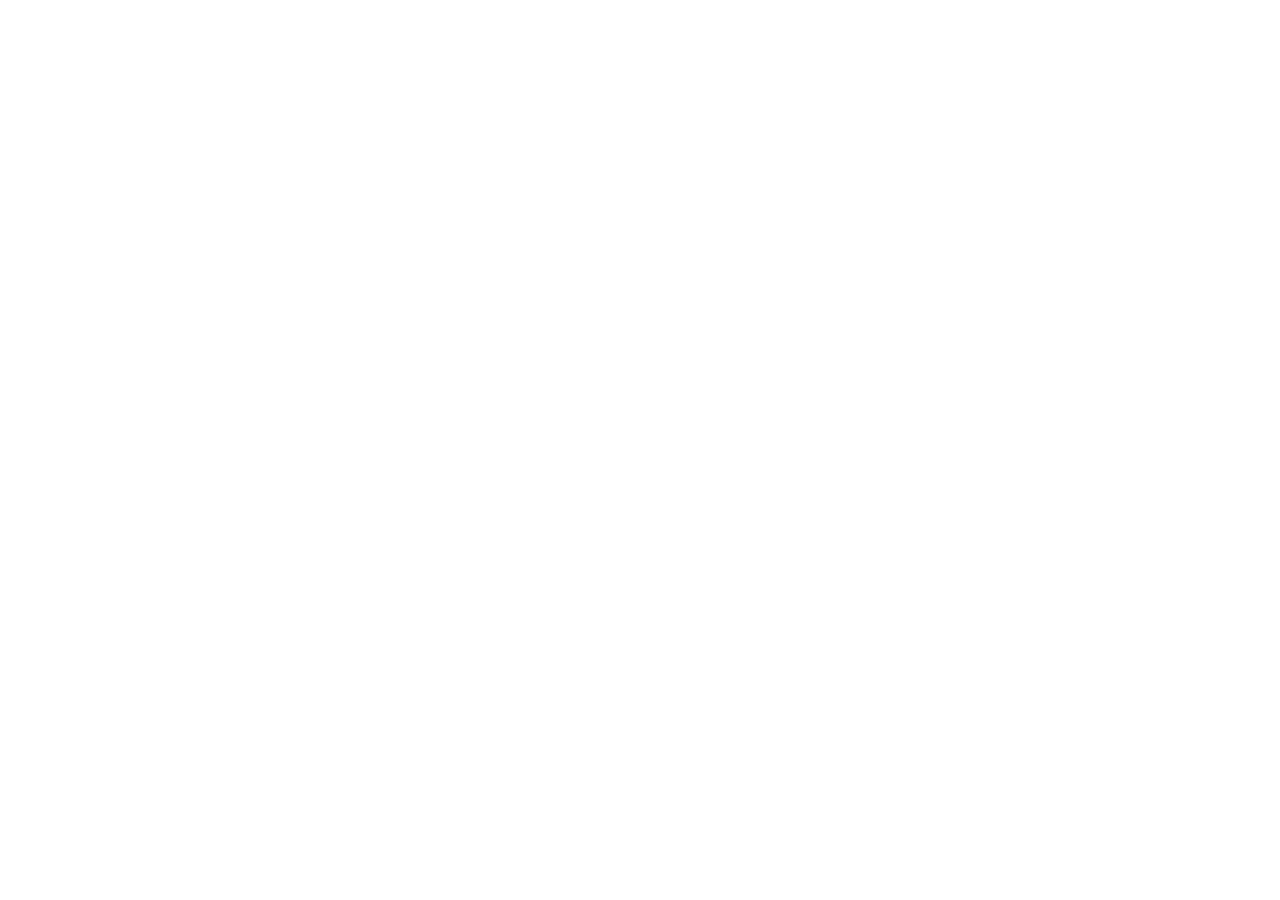
==== about.html @ 2f4dca65 "Init : création du dépôt, arborescence des fichiers et structure HTML de base" ====
<!DOCTYPE html>
<html lang="fr">
<head>
 <meta charset="UTF-8">
 <meta name="viewport" content="width=device-width, initial-scale=1.0">
 <title>AfriTalent — About</title>
 <!-- Bootstrap 5 via CDN : feuille de style -->
 <link
href="https://cdn.jsdelivr.net/npm/bootstrap@5.3.0/dist/css/bootstrap.min.css"
rel="stylesheet">
 <!-- Votre feuille de style personnelle -->
 <link rel="stylesheet" href="css/style.css">
</head>
<body>
 <!-- Le contenu de la page sera ajoute ici -->
 <!-- Bootstrap 5 via CDN : script JavaScript -->
 <script
src="https://cdn.jsdelivr.net/npm/bootstrap@5.3.0/dist/js/bootstrap.bundle.min.js"
></script>
 <!-- Votre script JavaScript -->
 <script src="js/main.js"></script>
 </body>
</html>
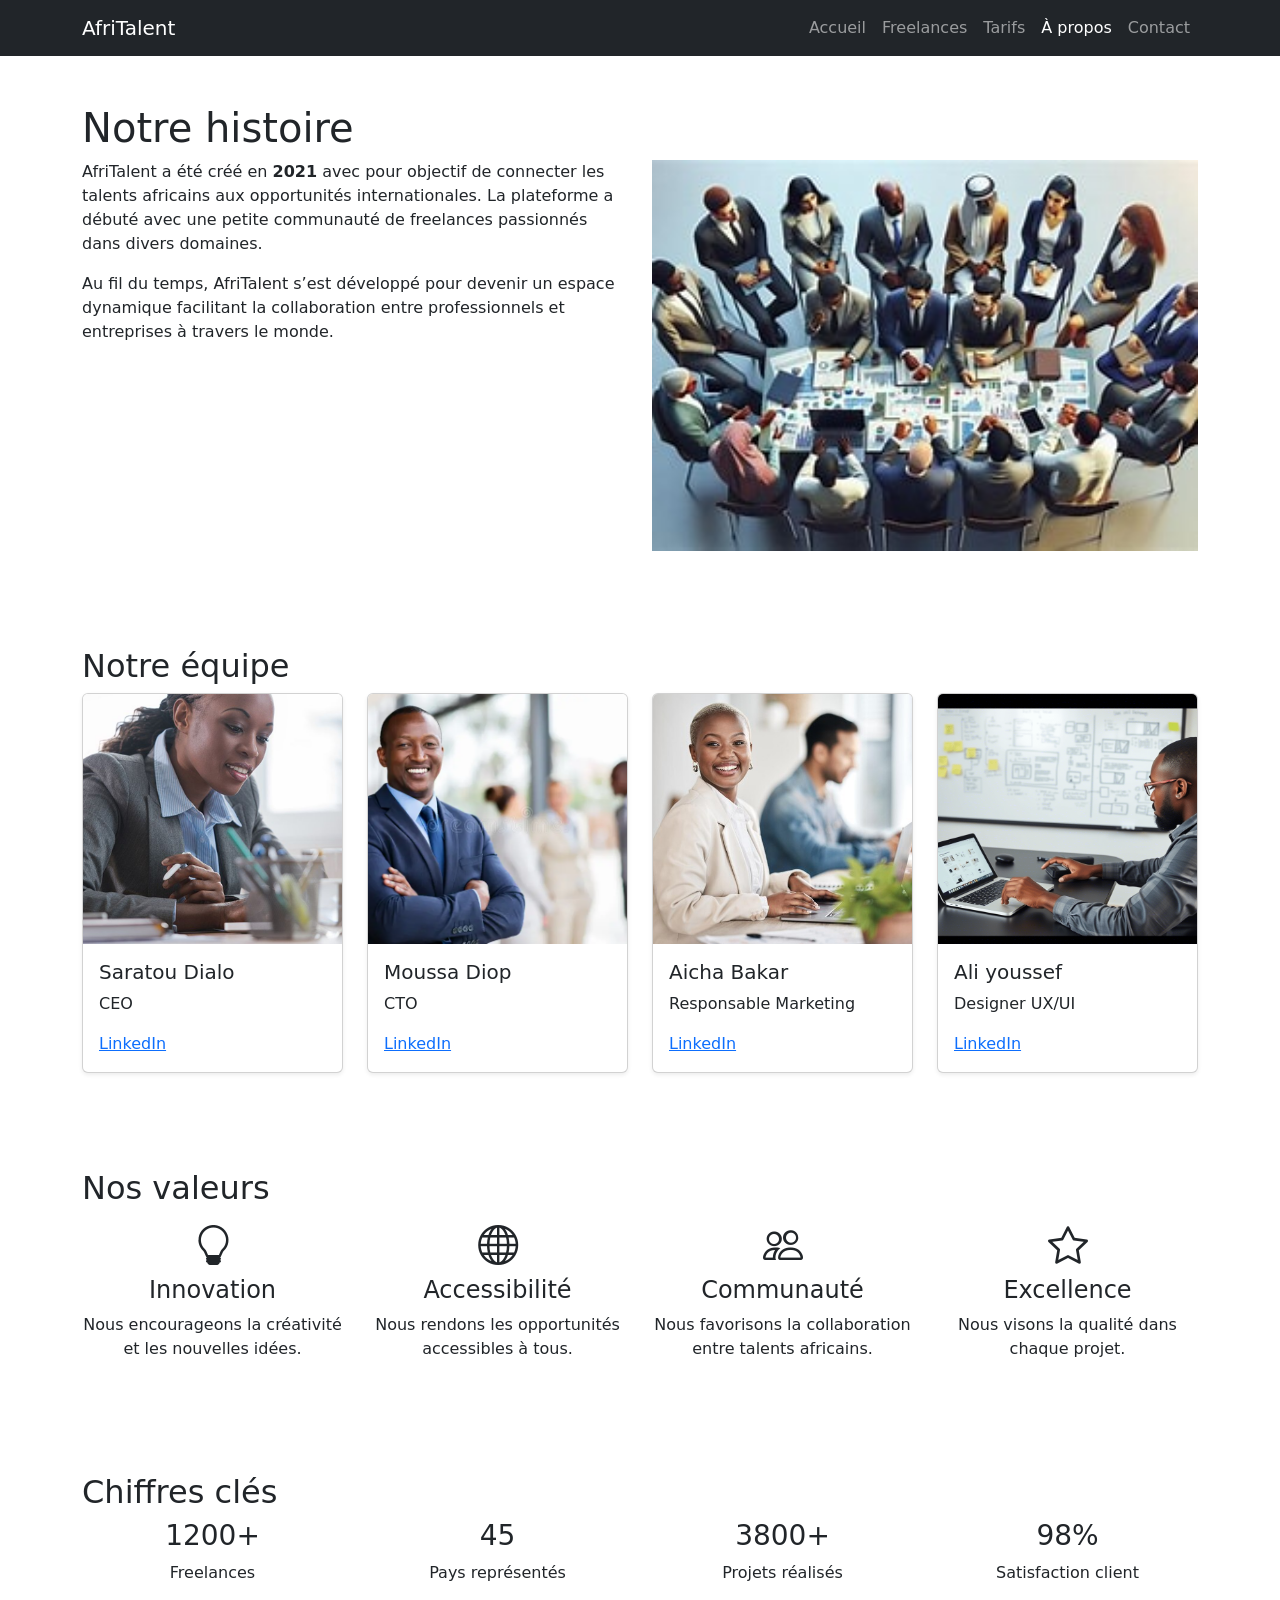
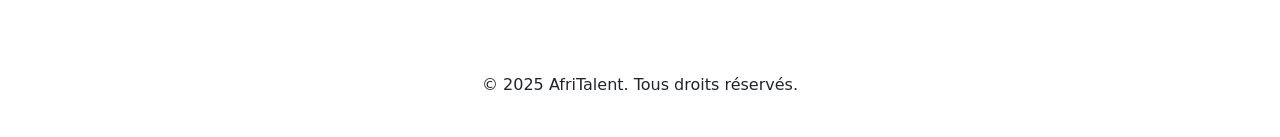
==== commit a63510e1: "HTML : structure complète des 5 pages avec sections et contenu texte" ====
--- a/about.html
+++ b/about.html
@@ -1,23 +1,197 @@
 <!DOCTYPE html>
 <html lang="fr">
 <head>
- <meta charset="UTF-8">
- <meta name="viewport" content="width=device-width, initial-scale=1.0">
- <title>AfriTalent — About</title>
- <!-- Bootstrap 5 via CDN : feuille de style -->
- <link
-href="https://cdn.jsdelivr.net/npm/bootstrap@5.3.0/dist/css/bootstrap.min.css"
-rel="stylesheet">
- <!-- Votre feuille de style personnelle -->
- <link rel="stylesheet" href="css/style.css">
+    <meta charset="UTF-8">
+    <meta name="viewport" content="width=device-width, initial-scale=1.0">
+    <title>AfriTalent — À propos</title>
+    <link href="https://cdn.jsdelivr.net/npm/bootstrap@5.3.0/dist/css/bootstrap.min.css" rel="stylesheet">
+    <link rel="stylesheet" href="https://cdn.jsdelivr.net/npm/bootstrap-icons@1.11.3/font/bootstrap-icons.css">
+    <link rel="stylesheet" href="css/style.css">
 </head>
 <body>
- <!-- Le contenu de la page sera ajoute ici -->
- <!-- Bootstrap 5 via CDN : script JavaScript -->
- <script
-src="https://cdn.jsdelivr.net/npm/bootstrap@5.3.0/dist/js/bootstrap.bundle.min.js"
-></script>
- <!-- Votre script JavaScript -->
- <script src="js/main.js"></script>
- </body>
+
+    <!-- HEADER / NAVIGATION -->
+    <header>
+        <nav class="navbar navbar-expand-lg navbar-dark bg-dark">
+            <div class="container">
+                <a class="navbar-brand" href="index.html">AfriTalent</a>
+
+                <button class="navbar-toggler" type="button" data-bs-toggle="collapse" data-bs-target="#navMenu">
+                    <span class="navbar-toggler-icon"></span>
+                </button>
+
+                <div class="collapse navbar-collapse" id="navMenu">
+                    <ul class="navbar-nav ms-auto">
+                        <li class="nav-item"><a class="nav-link" href="index.html">Accueil</a></li>
+                        <li class="nav-item"><a class="nav-link" href="freelances.html">Freelances</a></li>
+                        <li class="nav-item"><a class="nav-link" href="tarifs.html">Tarifs</a></li>
+                        <li class="nav-item"><a class="nav-link active" href="about.html">À propos</a></li>
+                        <li class="nav-item"><a class="nav-link" href="contact.html">Contact</a></li>
+                    </ul>
+                </div>
+            </div>
+        </nav>
+    </header>
+
+    <!-- CONTENU PRINCIPAL -->
+    <main>
+
+        <!-- NOTRE HISTOIRE -->
+        <section id="histoire">
+            <div class="container py-5">
+                <h1>Notre histoire</h1>
+                <div class="row">
+                    <div class="col-md-6">
+                        <p>
+                            AfriTalent a été créé en <strong>2021</strong> avec pour objectif de connecter
+                            les talents africains aux opportunités internationales. La plateforme a débuté
+                            avec une petite communauté de freelances passionnés dans divers domaines.
+                        </p>
+
+                        <p>
+                            Au fil du temps, AfriTalent s’est développé pour devenir un espace dynamique
+                            facilitant la collaboration entre professionnels et entreprises à travers le monde.
+                        </p>
+                    </div>
+
+                    <div class="col-md-6">
+                        <img src="images/histoire.jpg" style="width: 100%; height: 100%; min-height: 250px; object-fit: cover; display: block;" alt="Histoire AfriTalent">
+                    </div>
+                </div>
+            </div>
+        </section>
+
+        <!-- EQUIPE -->
+        <section id="equipe">
+            <div class="container py-5">
+                <h2>Notre équipe</h2>
+
+                <div class="row">
+
+                    <div class="col-md-3">
+                        <div class="card  h-100 shadow-sm">
+                            <img src="images/membre1.jpg" class="card-img-top" style="height: 250px; object-fit: cover;"  alt="Saratou Dialo">
+                            <div class="card-body">
+                                <h5>Saratou Dialo</h5>
+                                <p>CEO</p>
+                                <a href="#">LinkedIn</a>
+                            </div>
+                        </div>
+                    </div>
+
+                    <div class="col-md-3">
+                        <div class="card h-100 shadow-sm">
+                            <img src="images/membre2.jpg" class="card-img-top" style="height: 250px; object-fit: cover;"   alt="Moussa Diop">
+                            <div class="card-body">
+                                <h5>Moussa Diop</h5>
+                                <p>CTO</p>
+                                <a href="#">LinkedIn</a>
+                            </div>
+                        </div>
+                    </div>
+
+                    <div class="col-md-3">
+                        <div class="card h-100 shadow-sm">
+                            <img src="images/membre3.jpg" class="card-img-top" style="height: 250px; object-fit: cover;" alt="Aicha Bakar">
+                            <div class="card-body">
+                                <h5>Aicha Bakar</h5>
+                                <p>Responsable Marketing</p>
+                                <a href="#">LinkedIn</a>
+                            </div>
+                        </div>
+                    </div>
+
+                    <div class="col-md-3">
+                        <div class="card  h-100 shadow-sm">
+                            <img src="images/membre4.jpg" class="card-img-top" style="height: 250px; object-fit: cover;" alt="Ali youssef">
+                            <div class="card-body">
+                                <h5>Ali youssef</h5>
+                                <p>Designer UX/UI</p>
+                                <a href="#">LinkedIn</a>
+                            </div>
+                        </div>
+                    </div>
+
+                </div>
+            </div>
+        </section>
+
+        <!-- VALEURS AVEC ICÔNES -->
+        <section id="valeurs">
+            <div class="container py-5">
+                <h2>Nos valeurs</h2>
+
+                <div class="row text-center">
+
+                    <div class="col-md-3">
+                        <i class="bi bi-lightbulb fs-1"></i>
+                        <h4>Innovation</h4>
+                        <p>Nous encourageons la créativité et les nouvelles idées.</p>
+                    </div>
+
+                    <div class="col-md-3">
+                        <i class="bi bi-globe fs-1"></i>
+                        <h4>Accessibilité</h4>
+                        <p>Nous rendons les opportunités accessibles à tous.</p>
+                    </div>
+
+                    <div class="col-md-3">
+                        <i class="bi bi-people fs-1"></i>
+                        <h4>Communauté</h4>
+                        <p>Nous favorisons la collaboration entre talents africains.</p>
+                    </div>
+
+                    <div class="col-md-3">
+                        <i class="bi bi-star fs-1"></i>
+                        <h4>Excellence</h4>
+                        <p>Nous visons la qualité dans chaque projet.</p>
+                    </div>
+
+                </div>
+            </div>
+        </section>
+
+        <!-- CHIFFRES CLES -->
+        <section id="chiffres">
+            <div class="container py-5">
+                <h2>Chiffres clés</h2>
+
+                <div class="row text-center">
+                    <div class="col-md-3">
+                        <h3>1200+</h3>
+                        <p>Freelances</p>
+                    </div>
+
+                    <div class="col-md-3">
+                        <h3>45</h3>
+                        <p>Pays représentés</p>
+                    </div>
+
+                    <div class="col-md-3">
+                        <h3>3800+</h3>
+                        <p>Projets réalisés</p>
+                    </div>
+
+                    <div class="col-md-3">
+                        <h3>98%</h3>
+                        <p>Satisfaction client</p>
+                    </div>
+                </div>
+            </div>
+        </section>
+
+    </main>
+
+    <!-- FOOTER -->
+    <footer>
+        <div class="container py-4 text-center">
+            <p>&copy; 2025 AfriTalent. Tous droits réservés.</p>
+        </div>
+    </footer>
+
+    <!-- JS -->
+    <script src="https://cdn.jsdelivr.net/npm/bootstrap@5.3.0/dist/js/bootstrap.bundle.min.js"></script>
+    <script src="js/main.js"></script>
+
+</body>
 </html>
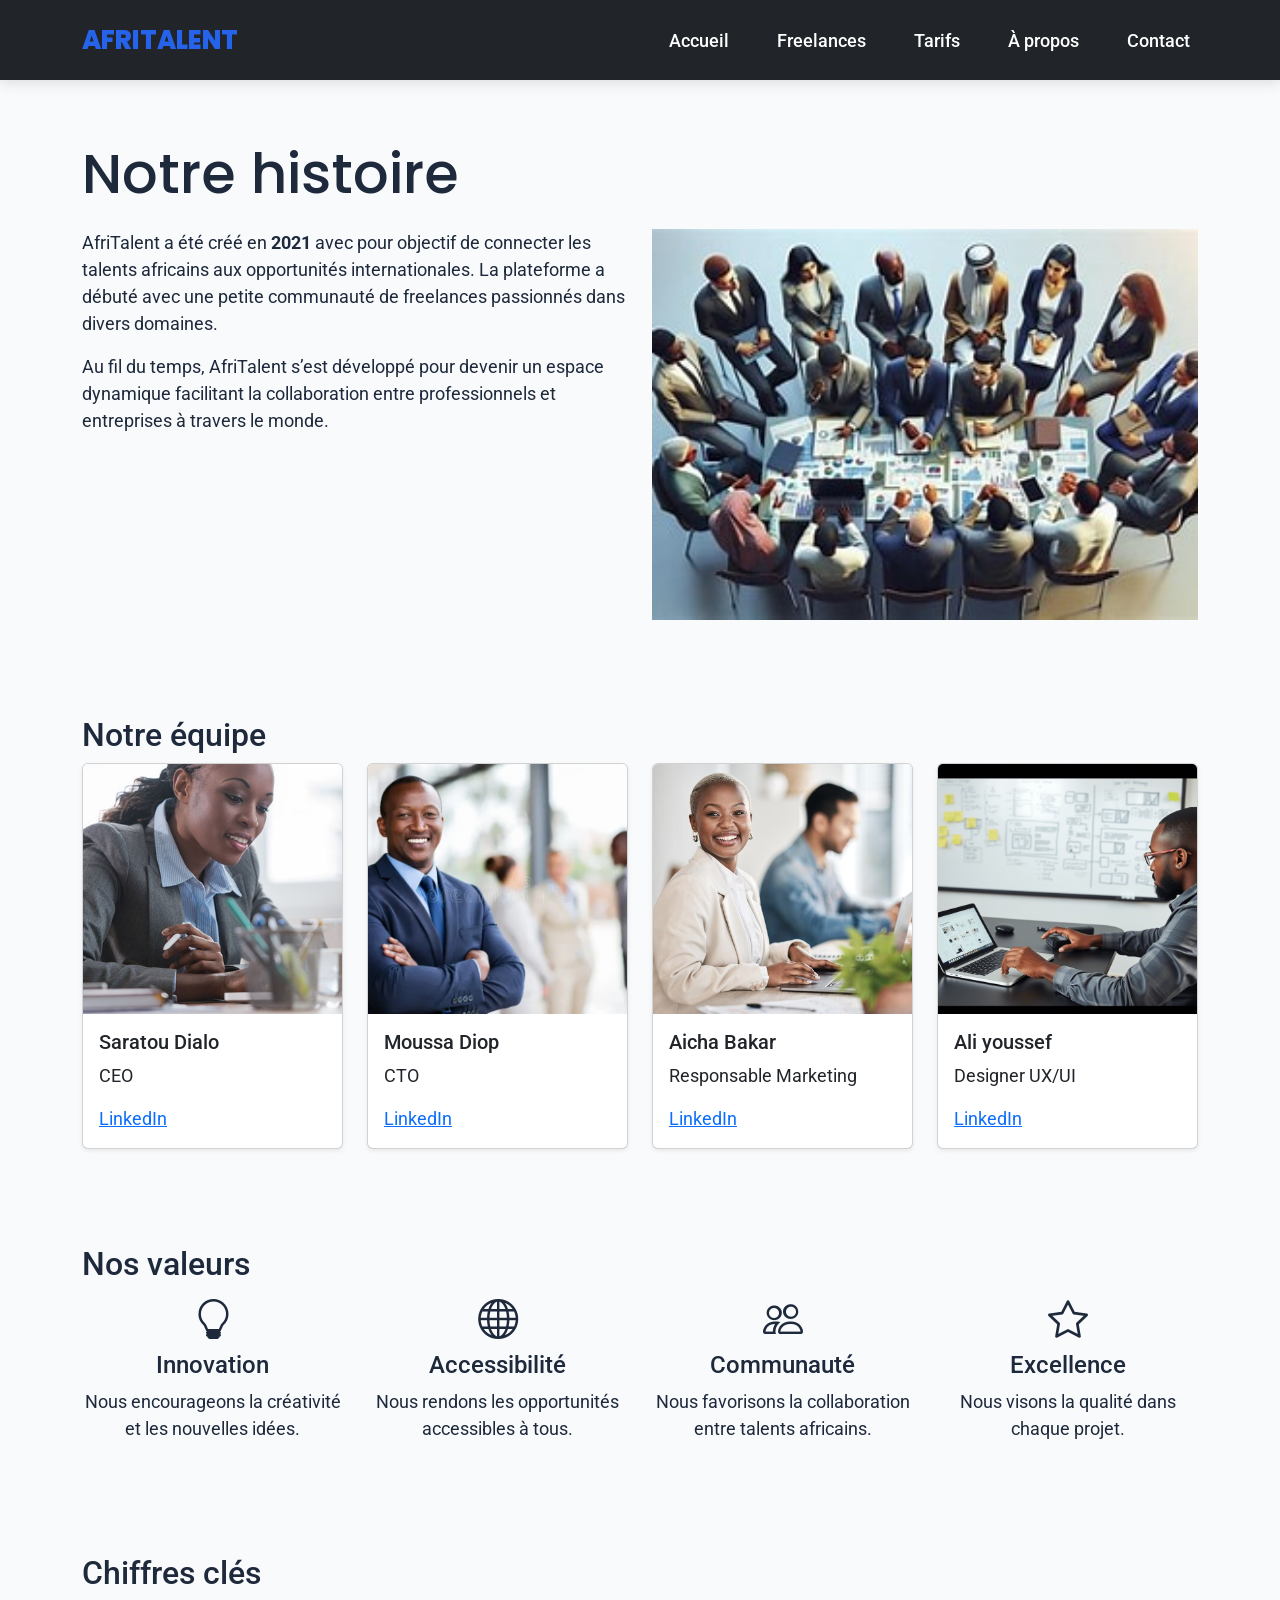
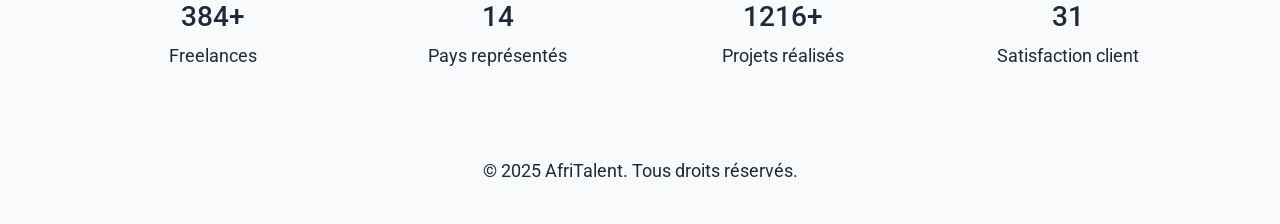
==== commit 454a2ea3: "JS : compteurs animés au scroll et animations fade-in des sections" ====
--- a/about.html
+++ b/about.html
@@ -37,7 +37,7 @@
     <main>
 
         <!-- NOTRE HISTOIRE -->
-        <section id="histoire">
+        <section id="histoire" class="fade-in-section">
             <div class="container py-5">
                 <h1>Notre histoire</h1>
                 <div class="row">
@@ -62,7 +62,7 @@
         </section>
 
         <!-- EQUIPE -->
-        <section id="equipe">
+        <section id="equipe" class="fade-in-section">
             <div class="container py-5">
                 <h2>Notre équipe</h2>
 
@@ -117,7 +117,7 @@
         </section>
 
         <!-- VALEURS AVEC ICÔNES -->
-        <section id="valeurs">
+        <section id="valeurs" class="fade-in-section">
             <div class="container py-5">
                 <h2>Nos valeurs</h2>
 
@@ -152,28 +152,36 @@
         </section>
 
         <!-- CHIFFRES CLES -->
-        <section id="chiffres">
+        <section id="chiffres" class="fade-in-section">
             <div class="container py-5">
                 <h2>Chiffres clés</h2>
 
                 <div class="row text-center">
                     <div class="col-md-3">
-                        <h3>1200+</h3>
+                        <h3>
+                            <span class="counter" data-target="1200"></span>+
+                        </h3>
                         <p>Freelances</p>
                     </div>
 
                     <div class="col-md-3">
-                        <h3>45</h3>
+                        <h3>
+                          <span class="counter" data-target="45"></span>  
+                        </h3>
                         <p>Pays représentés</p>
                     </div>
 
                     <div class="col-md-3">
-                        <h3>3800+</h3>
+                        <h3>
+                            <span class="counter" data-target="3800"></span>+  
+                        </h3>
                         <p>Projets réalisés</p>
                     </div>
 
                     <div class="col-md-3">
-                        <h3>98%</h3>
+                        <h3>
+                            <span class="counter" data-target= "98%"></span> 
+                        </h3>
                         <p>Satisfaction client</p>
                     </div>
                 </div>
--- a/css/style.css
+++ b/css/style.css
@@ -0,0 +1,628 @@
+/* ======================
+   1. IMPORT GOOGLE FONTS 
+   ====================== */
+@import url('https://fonts.googleapis.com/css2?family=Poppins:wght@400;600;800&family=Roboto:wght@300;400;500;700&display=swap');
+
+/* =======================
+   2. VARIABLES CSS 
+   ======================= */
+:root {
+    --primary-color: #2563eb;
+    --secondary-color: #f59e0b;
+    --dark-color: #1e293b;
+    --light-color: #f8fafc;
+
+    --font-heading: 'Poppins', sans-serif;
+    --font-body: 'Roboto', sans-serif;
+
+    --main-spacing: 1.5rem;
+    --nav-shadow: 0 4px 12px rgba(0, 0, 0, 0.1);
+}
+
+/* ============
+   3. RESET CSS 
+   ============ */
+* {
+    margin: 0;
+    padding: 0;
+    box-sizing: border-box;
+}
+
+body {
+    font-family: var(--font-body);
+    background-color: var(--light-color);
+    color: var(--dark-color);
+    line-height: 1.5;
+}
+
+/* ==========================
+   4. TITRE PRINCIPAL (H1)
+   ========================== */
+h1 {
+    line-height: 1.3;
+    font-size: clamp(1.8rem, 5vw, 3.5rem);
+    overflow: visible;
+    padding: 10px 0;
+    font-family: var(--font-heading);
+}
+
+/* =============================
+   5. NAVBAR STYLISÉE ET ALIGNÉE 
+   ============================= */
+.navbar {
+    background-color: #ffffff00;
+    box-shadow: var(--nav-shadow);
+    padding: 0.8rem 5%;
+}
+
+/* LOGO */
+.navbar-brand {
+    color: var(--primary-color);
+    font-family: var(--font-heading);
+    font-weight: 800;
+    font-size: 1.6rem;
+    text-transform: uppercase;
+    text-decoration: none;
+}
+
+/* LIENS MENU */
+.navbar-nav .nav-link {
+    color:white;
+    font-weight: 500;
+    margin-left: 2rem;
+    text-decoration: none;
+}
+
+/* ==================
+   6. BOUTON PRIMARY
+   ================== */
+.btn-primary {
+    background-color: var(--primary-color);
+    border: none;
+    color: white;
+    font-family: var(--font-heading);
+    font-weight: 600;
+    padding: 10px 25px;
+    margin-left: 2rem;
+    border-radius: 5px;
+}
+/* =========================================
+   HERO SECTION
+========================================= */
+
+.hero-section {
+    position: relative;
+
+    min-height: 90vh;
+
+    display: flex;
+    justify-content: center;
+    align-items: center;
+
+    padding: 240px 20px 120px;
+
+    text-align: center;
+    color: white;
+
+    background: var(--gradient-primary);
+
+    overflow: hidden;
+}
+
+.hero-section .container {
+    position: relative;
+    z-index: 2;
+    max-width: 1100px;
+}
+
+/* Decorative circles */
+
+.hero-section::before,
+.hero-section::after {
+    content: "";
+
+    position: absolute;
+
+    border-radius: 50%;
+}
+
+.hero-section::before {
+    width: 300px;
+    height: 300px;
+
+    top: -100px;
+    right: -100px;
+
+    background: rgba(255,255,255,0.05);
+}
+
+.hero-section::after {
+    width: 250px;
+    height: 250px;
+
+    bottom: -80px;
+    left: -80px;
+
+    background: rgba(255,255,255,0.04);
+}
+
+/* Hero content */
+
+.hero-section h1 {
+    margin: 40px 0 25px;
+
+    font-size: clamp(2.2rem, 4vw, 4rem);
+
+    line-height: 1.1;
+
+    font-weight: 800;
+}
+
+.hero-section .lead {
+    max-width: 750px;
+
+    margin: 0 auto 35px;
+
+    font-size: 1.3rem;
+}
+
+.hero-section .btn {
+    padding: 14px 28px;
+
+    border-radius: 12px;
+
+    transition: var(--transition);
+}
+
+.hero-section .btn:hover {
+    transform: translateY(-5px);
+}
+
+/* =========================================
+   STATS
+========================================= */
+
+#stats {
+    margin-top: 60px;
+}
+
+#stats h3 {
+    font-size: 2.2rem;
+
+    font-weight: 800;
+}
+
+/* =========================================
+   COMMENT ÇA MARCHE
+========================================= */
+
+#coment-ca-marche {
+    padding: 80px 5%;
+
+    background: #f8fafc;
+
+    overflow-x: hidden;
+}
+
+#coment-ca-marche h2 {
+    text-align: center;
+
+    font-size: 3rem;
+
+    margin-bottom: 60px;
+
+    font-weight: 800;
+
+    color: #1e293b;
+}
+
+/* =========================================
+   BENTO GRID
+========================================= */
+
+#coment-ca-marche .bento-grid {
+    display: grid;
+
+    grid-template-columns: repeat(5, 1fr);
+
+    gap: 35px;
+}
+
+/* Layout asymétrique desktop */
+
+#coment-ca-marche .bento-grid > :nth-child(1) {
+    grid-column: span 3;
+}
+
+#coment-ca-marche .bento-grid > :nth-child(2) {
+    grid-column: span 2;
+}
+
+#coment-ca-marche .bento-grid > :nth-child(3) {
+    grid-column: span 2;
+}
+
+#coment-ca-marche .bento-grid > :nth-child(4) {
+    grid-column: span 3;
+}
+
+/* =========================================
+   CARTES
+========================================= */
+
+#coment-ca-marche .bento-card {
+    background: linear-gradient(145deg, #ffffff, #f8f8f8);
+
+    padding: 30px;
+
+    border-radius: 20px;
+
+    box-shadow: 0 10px 25px rgba(0,0,0,0.08);
+
+    transition: all 0.3s ease;
+
+    min-height: 220px;
+
+    min-width: 0;
+
+    position: relative;
+
+    overflow: hidden;
+}
+
+/* Couleurs spéciales */
+
+#coment-ca-marche .item-1,
+#coment-ca-marche .item-4 {
+    background: linear-gradient(135deg, #b90b48, #d07307);
+
+    color: white;
+}
+
+#coment-ca-marche .item-2,
+#coment-ca-marche .item-3 {
+    background: white;
+}
+
+/* Hover */
+
+#coment-ca-marche .bento-card:hover {
+    transform: translateY(-10px);
+
+    box-shadow: 0 20px 40px rgba(0,0,0,0.15);
+}
+
+/* Icônes */
+
+#coment-ca-marche .bento-card i {
+    font-size: 2rem;
+
+    color: #433b74;
+
+    margin-bottom: 20px;
+}
+
+/* Titres */
+
+#coment-ca-marche .bento-card h3 {
+    margin-top: 15px;
+
+    margin-bottom: 15px;
+
+    font-weight: 700;
+}
+
+/* Texte */
+
+#coment-ca-marche .bento-card p {
+    color: #475569;
+
+    line-height: 1.7;
+}
+
+/* Numéros */
+
+#comment-ca-marche .step-number {
+    position: absolute;
+
+    top: 15px;
+    right: 25px;
+
+    font-size: 3rem;
+
+    font-weight: 800;
+
+    opacity: 0.3;
+
+    color: rgba(63, 59, 116, 0.326);
+}
+
+/* =========================================
+   SERVICES
+========================================= */
+
+.service-card {
+    border-radius: 20px;
+
+    transition: all 0.3s ease;
+
+    cursor: pointer;
+}
+
+.service-card i {
+    color: #743b61;
+
+    transition: transform 0.3s ease;
+}
+
+/* Hover services */
+
+.hover-effect:hover {
+    transform: translateY(-10px);
+
+    box-shadow: 0 18px 35px rgba(0,0,0,0.15);
+}
+
+.hover-effect:hover i {
+    transform: scale(1.1);
+}
+
+/* =========================================
+   TÉMOIGNAGES
+========================================= */
+
+#testimonials {
+    background-color: #ffffff;
+}
+
+.carousel-item {
+    padding: 30px;
+}
+
+.carousel-item img {
+    width: 200px;
+    height: 200px;
+
+    object-fit: cover;
+
+    border: 5px solid #f1f1f1;
+}
+
+.carousel-control-prev-icon,
+.carousel-control-next-icon {
+    background-color: rgba(0,0,0,0.4);
+
+    border-radius: 50%;
+
+    padding: 20px;
+}
+
+/* =========================================
+   RESPONSIVE TABLET
+========================================= */
+
+@media (max-width: 992px) {
+
+    #coment-ca-marche .bento-grid {
+        grid-template-columns: repeat(2, 1fr);
+    }
+
+    /* Reset des spans */
+
+    #coment-ca-marche .bento-grid > * {
+        grid-column: span 1 !important;
+    }
+
+    .hero-section h1 {
+        font-size: 3rem;
+    }
+
+    #stats h3 {
+        font-size: 1.8rem;
+    }
+}
+
+/* =========================================
+   RESPONSIVE MOBILE
+========================================= */
+
+@media (max-width: 768px) {
+
+    .hero-section {
+        padding: 180px 20px 100px;
+    }
+
+    .hero-section h1 {
+        font-size: 2.5rem;
+    }
+
+    .hero-section .lead {
+        font-size: 1rem;
+    }
+
+    #coment-ca-marche {
+        padding: 60px 20px;
+    }
+
+    #coment-ca-marche h2 {
+        font-size: 2.2rem;
+    }
+
+    #coment-ca-marche .bento-grid {
+        grid-template-columns: 1fr;
+    }
+
+    /* Reset des spans */
+
+    #coment-ca-marche .bento-grid > * {
+        grid-column: span 1 !important;
+    }
+
+    #coment-ca-marche .bento-card {
+        padding: 25px;
+    }
+
+    .carousel-item img {
+        width: 150px;
+        height: 150px;
+    }
+}
+/* Version mobile */
+@media (max-width: 767px) {
+
+  body {
+    font-size: 14px;
+  }
+
+  .hero-title {
+    font-size: 1.8rem;
+    text-align: center;
+  }
+
+  .hero-text {
+    font-size: 1rem;
+  }
+
+  .navbar-nav {
+    text-align: center;
+  }
+
+  .nav-link {
+    margin-top: 10px;
+    margin-bottom: 10px;
+  }
+
+  .card {
+    margin-bottom: 20px;
+  }
+}
+
+/* Version tablette */
+@media (min-width: 768px) and (max-width: 1199px) {
+
+  body {
+    font-size: 16px;
+  }
+
+  .hero-title {
+    font-size: 2.5rem;
+  }
+
+  .hero-text {
+    font-size: 1.1rem;
+  }
+}
+
+/* Version ordinateur */
+@media (min-width: 1200px) {
+
+  body {
+    font-size: 18px;
+  }
+
+  .hero-title {
+    font-size: 3rem;
+  }
+
+  .hero-text {
+    font-size: 1.2rem;
+  }
+}
+/* =========================================
+   1. DARK MODE 
+========================================= */
+body.dark-mode {
+    background-color: #121212;
+    color: #f8f9fa;
+}
+
+/* Forcer les fonds clairs de Bootstrap à devenir sombres */
+body.dark-mode .bg-light {
+    background-color: #1e1e1e !important;
+}
+
+body.dark-mode .bg-white,
+body.dark-mode .service-card,
+body.dark-mode .bento-card,
+body.dark-mode .modal-content {
+    background-color: #2b2b2b !important;
+    color: #f8f9fa !important;
+    border-color: #444;
+} 
+ 
+/* Force le fond du hero en mode sombre */
+body.dark-mode #hero {
+    background-color: #1e1e1e !important;
+}
+
+/* Comportement du hero par defau */
+#hero {
+    background-color: rgb(116, 59, 97);
+    transition: backdround-colore 0.3s ease;
+}
+
+/* =========================================
+   2. Effet au scoll sur la navbar (shrink)
+========================================= */
+.navbar {
+    transition: all 0.3s ease-in-out;
+    padding-top: 1rem;
+    padding-bottom: 1rem;
+}
+
+.navbar.navbar-scrolled {
+    padding-top: 0.5rem; /* Effet shrink (réduction du padding) */
+    padding-bottom: 0.5rem;
+    background-color: rgba(33, 37, 41, 0.95) !important; /* Légère transparence */
+    box-shadow: 0 4px 15px rgba(0, 0, 0, 0.3); /* Ombre portée */
+    backdrop-filter: blur(5px);
+}
+
+/* =========================================
+   3. Bouton retour en haut
+========================================= */
+#backToTop {
+    position: fixed;
+    bottom: 30px;
+    right: 30px;
+    width: 50px;
+    height: 50px;
+    border-radius: 50%;
+    background-color: #0d6efd; /* Couleur primaire Bootstrap */
+    color: white;
+    border: none;
+    display: flex;
+    align-items: center;
+    justify-content: center;
+    opacity: 0;           /* Masqué par défaut */
+    visibility: hidden;   /* Non cliquable quand masqué */
+    transform: translateY(20px);
+    transition: all 0.3s ease;
+    z-index: 999;
+    box-shadow: 0 4px 10px rgba(0, 0, 0, 0.2);
+    cursor: pointer;
+}
+
+#backToTop.show {
+    opacity: 1;
+    visibility: visible;
+    transform: translateY(0); /* Remonte légèrement lors de l'apparition */
+}
+
+#backToTop:hover {
+    background-color: #0b5ed7;
+    transform: translateY(-5px); /* Petit bond au survol */
+}
+/* =========================================
+   Couleur de la section hero
+========================================= */
+/* 1. Mode Clair (Violet par défaut) */
+#hero {
+    background-color: rgb(116, 59, 97);
+    transition: background-color 0.3s ease; /* Pour un changement de couleur fluide */
+}
+
+/* 2. Mode Sombre (Gris foncé) */
+body.dark-mode #hero {
+    background-color: #1e1e1e !important;
+}
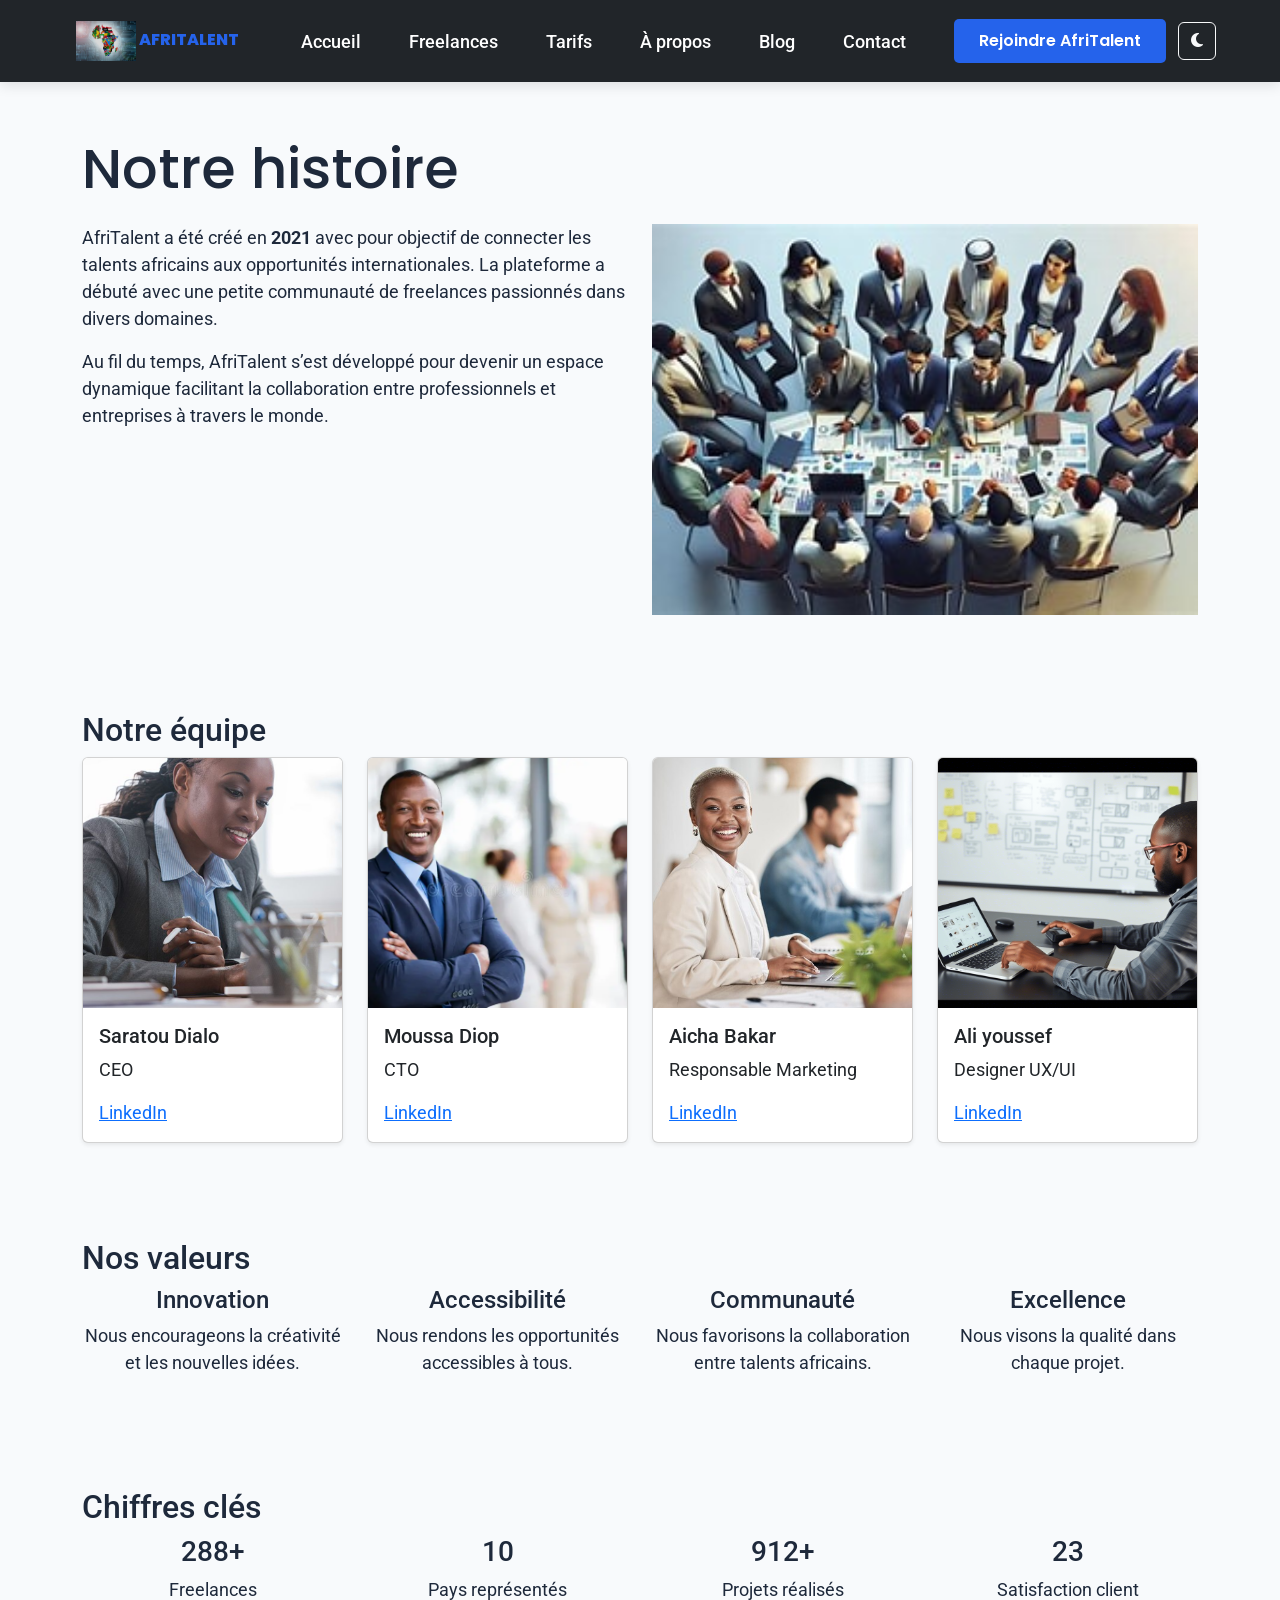
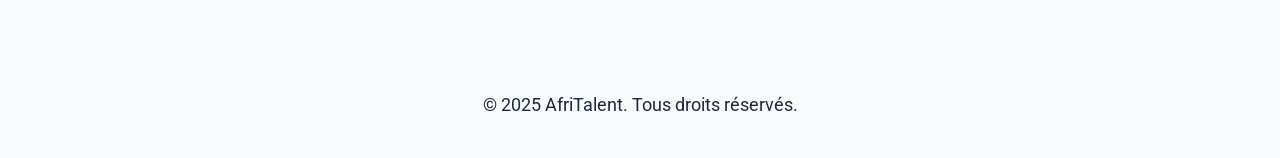
==== commit 3266fb5b: "JS : filtrage dynamique des freelances et validation du formulaire de contact" ====
--- a/about.html
+++ b/about.html
@@ -4,37 +4,57 @@
     <meta charset="UTF-8">
     <meta name="viewport" content="width=device-width, initial-scale=1.0">
     <title>AfriTalent — À propos</title>
+       <!-- Google Fonts -->
+    <link href="https://fonts.googleapis.com/css2?family=Roboto:wght@400;700&family=Poppins:wght@600;800&display=swap"
+        rel="stylesheet">
+    <!-- Bootstrap CSS -->
     <link href="https://cdn.jsdelivr.net/npm/bootstrap@5.3.0/dist/css/bootstrap.min.css" rel="stylesheet">
-    <link rel="stylesheet" href="https://cdn.jsdelivr.net/npm/bootstrap-icons@1.11.3/font/bootstrap-icons.css">
+    <!-- Font Awesome -->
+    <link rel="stylesheet" href="https://cdnjs.cloudflare.com/ajax/libs/font-awesome/6.4.0/css/all.min.css">
+    <!-- Style CSS -->
     <link rel="stylesheet" href="css/style.css">
+    
 </head>
 <body>
-
-    <!-- HEADER / NAVIGATION -->
+    <!-- HEADER / NAVBAR -->
     <header>
-        <nav class="navbar navbar-expand-lg navbar-dark bg-dark">
+        <nav class="navbar navbar-expand-lg navbar-dark bg-dark fixed-top">
             <div class="container">
-                <a class="navbar-brand" href="index.html">AfriTalent</a>
-
-                <button class="navbar-toggler" type="button" data-bs-toggle="collapse" data-bs-target="#navMenu">
-                    <span class="navbar-toggler-icon"></span>
+                <a class="navbar-brand" href="index.html">
+                     <img src="images/logo-afritalent.png" alt="AfriTalent Logo" height="40">
+                     AfriTalent
+                </a>
+                <button class="navbar-toggler" type="button" data-bs-toggle="collapse" data-bs-target="#navMenu"
+                     aria-controls="navMenu" aria-expanded="false" aria-label="Toggle navigation">
+                     <span class="navbar-toggler-icon"></span>
                 </button>
-
                 <div class="collapse navbar-collapse" id="navMenu">
-                    <ul class="navbar-nav ms-auto">
-                        <li class="nav-item"><a class="nav-link" href="index.html">Accueil</a></li>
-                        <li class="nav-item"><a class="nav-link" href="freelances.html">Freelances</a></li>
-                        <li class="nav-item"><a class="nav-link" href="tarifs.html">Tarifs</a></li>
-                        <li class="nav-item"><a class="nav-link active" href="about.html">À propos</a></li>
-                        <li class="nav-item"><a class="nav-link" href="contact.html">Contact</a></li>
-                    </ul>
-                </div>
-            </div>
+                    <ul class="navbar-nav ms-auto align-items-lg-center">
+                         <li class="nav-item"><a class="nav-link active" href="index.html">Accueil</a></li>
+                         <li class="nav-item"><a class="nav-link" href="freelances.html">Freelances</a></li>
+                         <li class="nav-item"><a class="nav-link" href="tarifs.html">Tarifs</a></li>
+                         <li class="nav-item"><a class="nav-link" href="about.html">À propos</a></li>
+                         <li class="nav-item"><a class="nav-link" href="blog.html">Blog</a></li>
+                         <li class="nav-item"><a class="nav-link" href="contact.html">Contact</a></li>
+
+
+                    <li class="nav-item ms-2">
+                        <button type="button" class="btn btn-primary" data-bs-toggle="modal"
+                            data-bs-target="#inscriptionModal">
+                            Rejoindre AfriTalent
+                        </button>
+                </li>
+                </ul>
+                 </div>
+            </div>
+                        <button id="theme-toggle" class="btn btn-outline-light">
+                            <i class="fa-solid fa-moon"></i>
+                        </button>
         </nav>
     </header>
-
+   
     <!-- CONTENU PRINCIPAL -->
-    <main>
+    <main >
 
         <!-- NOTRE HISTOIRE -->
         <section id="histoire" class="fade-in-section">
@@ -199,7 +219,9 @@
 
     <!-- JS -->
     <script src="https://cdn.jsdelivr.net/npm/bootstrap@5.3.0/dist/js/bootstrap.bundle.min.js"></script>
+    
     <script src="js/main.js"></script>
 
+    <button id="backToTop">↑</button>
 </body>
-</html>+</html>
--- a/css/style.css
+++ b/css/style.css
@@ -54,13 +54,19 @@
     box-shadow: var(--nav-shadow);
     padding: 0.8rem 5%;
 }
+body {
+    /* La navbar Bootstrap par défaut fait environ 56px à 70px de hauteur */
+    padding-top: 75px; 
+}
+
+
 
 /* LOGO */
 .navbar-brand {
     color: var(--primary-color);
     font-family: var(--font-heading);
     font-weight: 800;
-    font-size: 1.6rem;
+    font-size: 1rem;
     text-transform: uppercase;
     text-decoration: none;
 }
@@ -86,6 +92,7 @@
     margin-left: 2rem;
     border-radius: 5px;
 }
+
 /* =========================================
    HERO SECTION
 ========================================= */
@@ -626,3 +633,12 @@
 body.dark-mode #hero {
     background-color: #1e1e1e !important;
 }
+/* Style spécifique pour l'image de la section histoire */
+.img-histoire {
+    width: 100%;
+    height: 100%;
+    min-height: 250px;
+    object-fit: cover;
+    display: block;
+    
+}
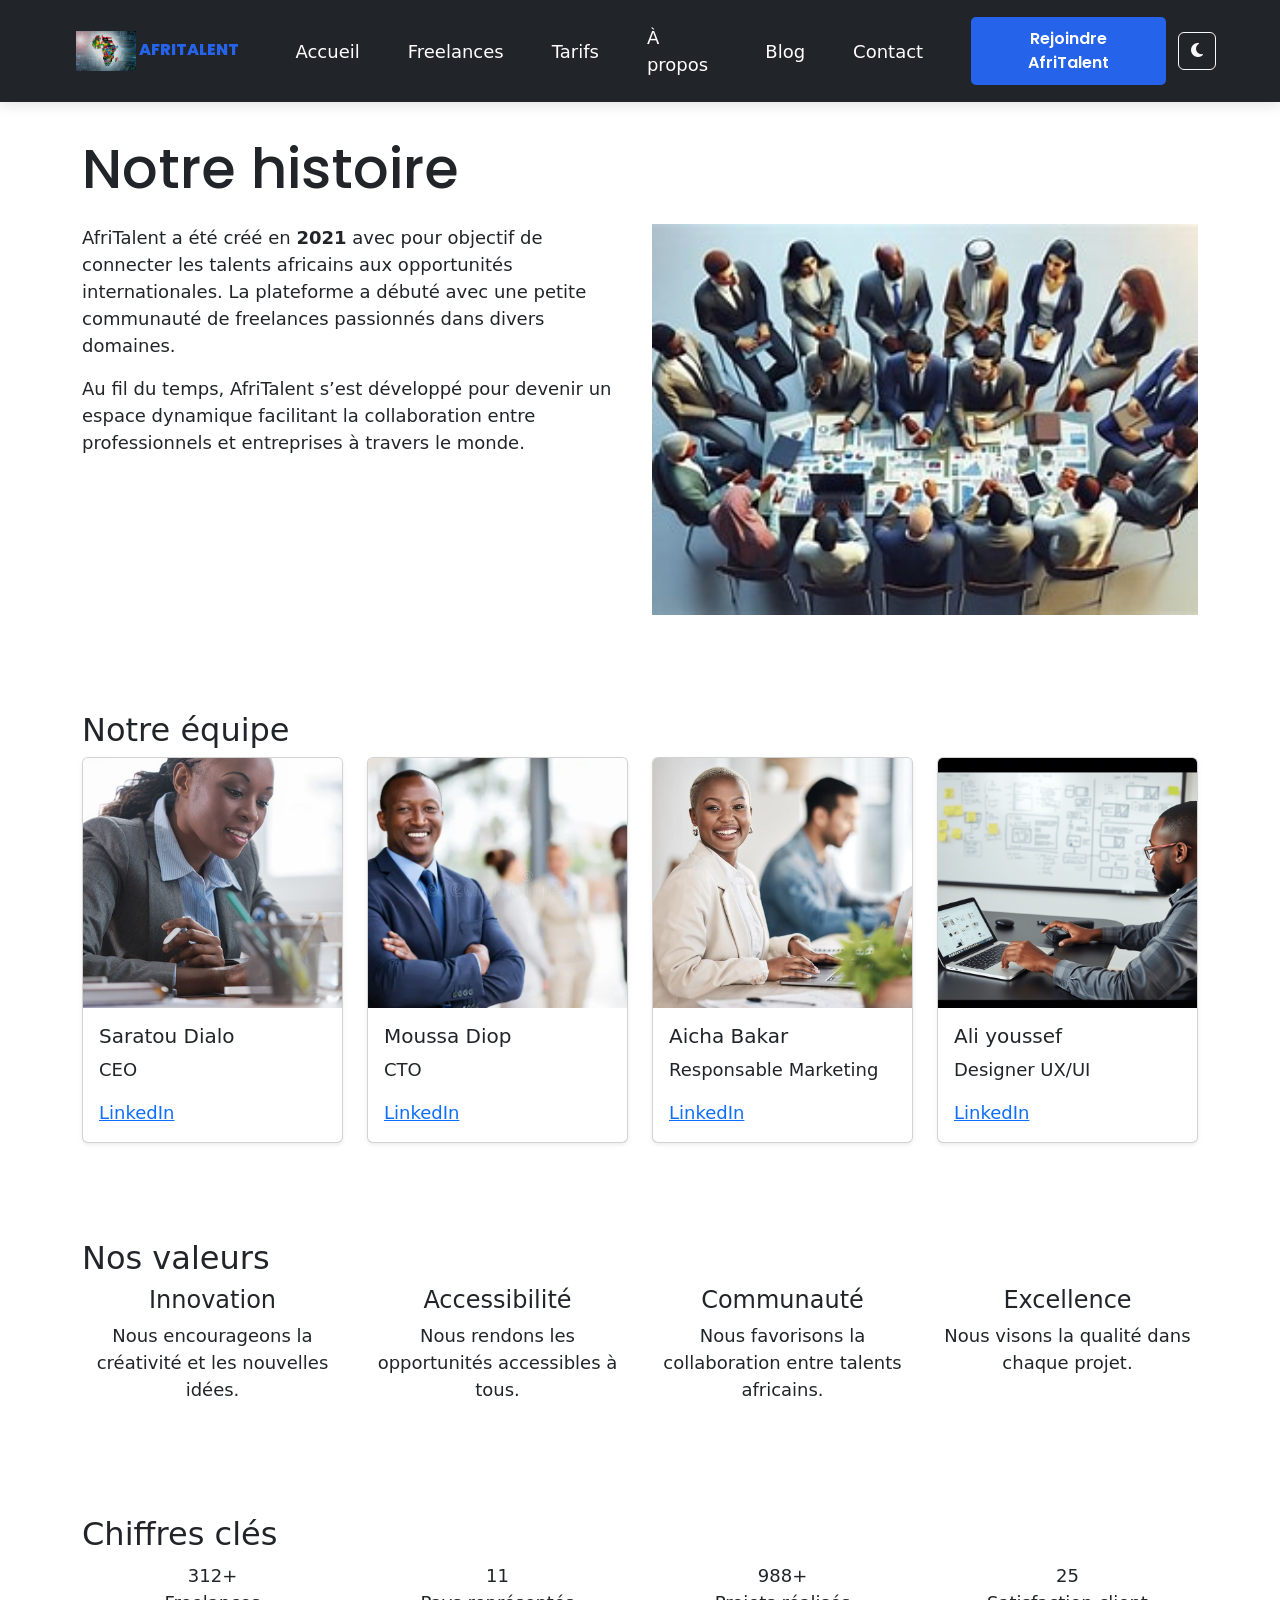
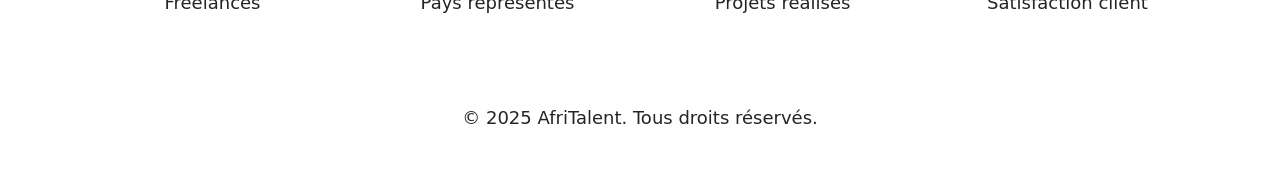
==== commit 7bccb8fd: "Finalisation : corrections responsive, optimisation du code et commentaires" ====
--- a/about.html
+++ b/about.html
@@ -4,7 +4,7 @@
     <meta charset="UTF-8">
     <meta name="viewport" content="width=device-width, initial-scale=1.0">
     <title>AfriTalent — À propos</title>
-       <!-- Google Fonts -->
+       <!-- POLICES DE CARACTÈRES (Google Fonts) -->
     <link href="https://fonts.googleapis.com/css2?family=Roboto:wght@400;700&family=Poppins:wght@600;800&display=swap"
         rel="stylesheet">
     <!-- Bootstrap CSS -->
@@ -92,7 +92,7 @@
                         <div class="card  h-100 shadow-sm">
                             <img src="images/membre1.jpg" class="card-img-top" style="height: 250px; object-fit: cover;"  alt="Saratou Dialo">
                             <div class="card-body">
-                                <h5>Saratou Dialo</h5>
+                                <h3 class="h5">Saratou Dialo</h3>
                                 <p>CEO</p>
                                 <a href="#">LinkedIn</a>
                             </div>
@@ -103,7 +103,7 @@
                         <div class="card h-100 shadow-sm">
                             <img src="images/membre2.jpg" class="card-img-top" style="height: 250px; object-fit: cover;"   alt="Moussa Diop">
                             <div class="card-body">
-                                <h5>Moussa Diop</h5>
+                                <h3 class="h5">Moussa Diop</h3>
                                 <p>CTO</p>
                                 <a href="#">LinkedIn</a>
                             </div>
@@ -114,7 +114,7 @@
                         <div class="card h-100 shadow-sm">
                             <img src="images/membre3.jpg" class="card-img-top" style="height: 250px; object-fit: cover;" alt="Aicha Bakar">
                             <div class="card-body">
-                                <h5>Aicha Bakar</h5>
+                                <h3 class="h5">Aicha Bakar</h3>
                                 <p>Responsable Marketing</p>
                                 <a href="#">LinkedIn</a>
                             </div>
@@ -125,7 +125,7 @@
                         <div class="card  h-100 shadow-sm">
                             <img src="images/membre4.jpg" class="card-img-top" style="height: 250px; object-fit: cover;" alt="Ali youssef">
                             <div class="card-body">
-                                <h5>Ali youssef</h5>
+                                <h3 class="h5">Ali youssef</h3>
                                 <p>Designer UX/UI</p>
                                 <a href="#">LinkedIn</a>
                             </div>
@@ -145,25 +145,25 @@
 
                     <div class="col-md-3">
                         <i class="bi bi-lightbulb fs-1"></i>
-                        <h4>Innovation</h4>
+                        <h3 class="h4">Innovation</h3>
                         <p>Nous encourageons la créativité et les nouvelles idées.</p>
                     </div>
 
                     <div class="col-md-3">
                         <i class="bi bi-globe fs-1"></i>
-                        <h4>Accessibilité</h4>
+                        <h3 class="h4">Accessibilité</h3>
                         <p>Nous rendons les opportunités accessibles à tous.</p>
                     </div>
 
                     <div class="col-md-3">
                         <i class="bi bi-people fs-1"></i>
-                        <h4>Communauté</h4>
+                        <h3 class="h4">Communauté</h3>
                         <p>Nous favorisons la collaboration entre talents africains.</p>
                     </div>
 
                     <div class="col-md-3">
                         <i class="bi bi-star fs-1"></i>
-                        <h4>Excellence</h4>
+                        <h3 class="h4">Excellence</h3>
                         <p>Nous visons la qualité dans chaque projet.</p>
                     </div>
 
@@ -178,30 +178,23 @@
 
                 <div class="row text-center">
                     <div class="col-md-3">
-                        <h3>
                             <span class="counter" data-target="1200"></span>+
-                        </h3>
                         <p>Freelances</p>
                     </div>
 
                     <div class="col-md-3">
-                        <h3>
                           <span class="counter" data-target="45"></span>  
-                        </h3>
+                        
                         <p>Pays représentés</p>
                     </div>
 
                     <div class="col-md-3">
-                        <h3>
                             <span class="counter" data-target="3800"></span>+  
-                        </h3>
                         <p>Projets réalisés</p>
                     </div>
 
                     <div class="col-md-3">
-                        <h3>
                             <span class="counter" data-target= "98%"></span> 
-                        </h3>
                         <p>Satisfaction client</p>
                     </div>
                 </div>
@@ -216,12 +209,57 @@
             <p>&copy; 2025 AfriTalent. Tous droits réservés.</p>
         </div>
     </footer>
-
-    <!-- JS -->
+    <!-- ==================================
+         FENETRES MODALES (Popups)
+         ================================== -->
+     <!--Modal Inscription-->
+<div class="modal fade" id="inscriptionModal" tabindex="-1" role="dialog" aria-labelledby="inscriptionModalLabel" aria-hidden="true">
+    <div class="modal-dialog modal-dialog-centered ">
+        <!-- L'ajout de h-auto garantit que la boîte blanche s'adapte au formulaire -->
+        <div class="modal-content h-auto border-0 shadow">
+            <div class="modal-header border-0 pb-0">
+                <h3 class="modal-title fw-bold h5" id="inscriptionModalLabel">Inscription AfriTalent</h3>
+                <button type="button" class="btn-close" data-bs-dismiss="modal" aria-label="Fermer"></button>
+            </div>
+            <div class="modal-body h-auto p-4">
+                <!-- Formulaire d'inscription -->
+                <form id="inscriptionForm">
+                    <div class="mb-3">
+                        <label for="prenom" class="form-label fw-semibold">Prénom</label>
+                        <input type="text" class="form-control" id="prenom" required>
+                    </div>
+                    <div class="mb-3">
+                        <label for="nom" class="form-label fw-semibold">Nom</label>
+                        <input type="text" class="form-control" id="nom" required>
+                    </div>
+                    <div class="mb-3">
+                        <label for="email" class="form-label fw-semibold">Email</label>
+                        <input type="email" class="form-control" id="email" required>
+                    </div>
+                    <div class="mb-4">
+                        <label for="motdepasse" class="form-label fw-semibold">Mot de passe</label>
+                        <input type="password" class="form-control" id="motdepasse" required>
+                    </div>
+                    <div class="w-100 m-0 p-0">
+                        <button type="submit" class="btn btn-primary w-100 py-2 fw-bold m-0">S'inscrire</button>
+                    </div>
+                    
+                </form>
+            </div>
+        </div>
+    </div>
+</div>
+
+<!-- =================================
+         SCRIPTS ET CONFIGURATIONS FINALES
+         ==================================-->
+    <!-- Framework Bootstrap JS -->
     <script src="https://cdn.jsdelivr.net/npm/bootstrap@5.3.0/dist/js/bootstrap.bundle.min.js"></script>
     
+    <!-- Script JavaScript applicatif global -->
     <script src="js/main.js"></script>
 
+    <!-- Bouton de retour rapide vers le haut de la page -->
     <button id="backToTop">↑</button>
 </body>
 </html>
--- a/css/style.css
+++ b/css/style.css
@@ -7,27 +7,38 @@
    2. VARIABLES CSS 
    ======================= */
 :root {
+    /*Couleur principale */
     --primary-color: #2563eb;
+    /*Couleur Secondaire */
     --secondary-color: #f59e0b;
+     /* Couleur sombre du site */
     --dark-color: #1e293b;
+    /* Couleur claire du site */
     --light-color: #f8fafc;
 
+    /* Police utilisée pour les titres */
     --font-heading: 'Poppins', sans-serif;
+
+    /* Police utilisée pour le texte */
     --font-body: 'Roboto', sans-serif;
 
+    /* Espacement principal */
     --main-spacing: 1.5rem;
+
+      /* Ombre de la barre de navigation */
     --nav-shadow: 0 4px 12px rgba(0, 0, 0, 0.1);
 }
 
 /* ============
    3. RESET CSS 
    ============ */
+   /* Réinitialisation globale du modèle de boîte */
+
 * {
-    margin: 0;
-    padding: 0;
     box-sizing: border-box;
-}
-
+}s
+
+/* Style général du corps de la page */
 body {
     font-family: var(--font-body);
     background-color: var(--light-color);
@@ -38,6 +49,8 @@
 /* ==========================
    4. TITRE PRINCIPAL (H1)
    ========================== */
+   
+   /* Style du titre principal */
 h1 {
     line-height: 1.3;
     font-size: clamp(1.8rem, 5vw, 3.5rem);
@@ -49,19 +62,24 @@
 /* =============================
    5. NAVBAR STYLISÉE ET ALIGNÉE 
    ============================= */
+
+   /* Style principal de la barre de navigation */
 .navbar {
     background-color: #ffffff00;
     box-shadow: var(--nav-shadow);
     padding: 0.8rem 5%;
-}
+} 
+
+/* Ajoute un espace en haut pour éviter que la navbar masque le contenu */
 body {
     /* La navbar Bootstrap par défaut fait environ 56px à 70px de hauteur */
     padding-top: 75px; 
 }
 
 
-
 /* LOGO */
+
+/* Style du logo de la navbar */
 .navbar-brand {
     color: var(--primary-color);
     font-family: var(--font-heading);
@@ -72,6 +90,9 @@
 }
 
 /* LIENS MENU */
+
+/* Style des liens du menu */
+
 .navbar-nav .nav-link {
     color:white;
     font-weight: 500;
@@ -82,6 +103,8 @@
 /* ==================
    6. BOUTON PRIMARY
    ================== */
+
+   /* Personnalisation du bouton principal */
 .btn-primary {
     background-color: var(--primary-color);
     border: none;
@@ -97,6 +120,7 @@
    HERO SECTION
 ========================================= */
 
+/* Section principale d'accueil */
 .hero-section {
     position: relative;
 
@@ -116,6 +140,7 @@
     overflow: hidden;
 }
 
+/* Conteneur du contenu Hero */
 .hero-section .container {
     position: relative;
     z-index: 2;
@@ -124,6 +149,7 @@
 
 /* Decorative circles */
 
+/* Création des cercles décoratifs */
 .hero-section::before,
 .hero-section::after {
     content: "";
@@ -133,6 +159,7 @@
     border-radius: 50%;
 }
 
+/* Cercle décoratif supérieur droit */
 .hero-section::before {
     width: 300px;
     height: 300px;
@@ -143,6 +170,7 @@
     background: rgba(255,255,255,0.05);
 }
 
+/* Cercle décoratif inférieur gauche */
 .hero-section::after {
     width: 250px;
     height: 250px;
@@ -155,6 +183,7 @@
 
 /* Hero content */
 
+/* Style du titre Hero */
 .hero-section h1 {
     margin: 40px 0 25px;
 
@@ -165,6 +194,7 @@
     font-weight: 800;
 }
 
+/* Texte descriptif Hero */
 .hero-section .lead {
     max-width: 750px;
 
@@ -173,6 +203,7 @@
     font-size: 1.3rem;
 }
 
+/* Boutons Hero */
 .hero-section .btn {
     padding: 14px 28px;
 
@@ -181,6 +212,7 @@
     transition: var(--transition);
 }
 
+/* Animation au survol du bouton */
 .hero-section .btn:hover {
     transform: translateY(-5px);
 }
@@ -189,10 +221,12 @@
    STATS
 ========================================= */
 
+/* Marge supérieure de la section statistiques */
 #stats {
     margin-top: 60px;
 }
 
+/* Valeurs statistiques */
 #stats h3 {
     font-size: 2.2rem;
 
@@ -203,6 +237,7 @@
    COMMENT ÇA MARCHE
 ========================================= */
 
+/* Section explicative */
 #coment-ca-marche {
     padding: 80px 5%;
 
@@ -211,6 +246,7 @@
     overflow-x: hidden;
 }
 
+/* Titre de la section */
 #coment-ca-marche h2 {
     text-align: center;
 
@@ -227,6 +263,7 @@
    BENTO GRID
 ========================================= */
 
+/* Grille Bento */
 #coment-ca-marche .bento-grid {
     display: grid;
 
@@ -235,20 +272,22 @@
     gap: 35px;
 }
 
-/* Layout asymétrique desktop */
-
+/* Première carte plus large */
 #coment-ca-marche .bento-grid > :nth-child(1) {
     grid-column: span 3;
 }
 
+/* Deuxième carte */
 #coment-ca-marche .bento-grid > :nth-child(2) {
     grid-column: span 2;
 }
 
+/* Troisième carte */
 #coment-ca-marche .bento-grid > :nth-child(3) {
     grid-column: span 2;
 }
 
+/* Quatrième carte */
 #coment-ca-marche .bento-grid > :nth-child(4) {
     grid-column: span 3;
 }
@@ -257,6 +296,7 @@
    CARTES
 ========================================= */
 
+/* Carte Bento */
 #coment-ca-marche .bento-card {
     background: linear-gradient(145deg, #ffffff, #f8f8f8);
 
@@ -277,7 +317,7 @@
     overflow: hidden;
 }
 
-/* Couleurs spéciales */
+/* Couleurs spéciales des cartes 1 et 4 */ 
 
 #coment-ca-marche .item-1,
 #coment-ca-marche .item-4 {
@@ -286,21 +326,20 @@
     color: white;
 }
 
+/* Couleurs des cartes 2 et 3 */
 #coment-ca-marche .item-2,
 #coment-ca-marche .item-3 {
     background: white;
 }
 
 /* Hover */
-
 #coment-ca-marche .bento-card:hover {
     transform: translateY(-10px);
 
     box-shadow: 0 20px 40px rgba(0,0,0,0.15);
 }
 
-/* Icônes */
-
+/* Icônes des cartes */
 #coment-ca-marche .bento-card i {
     font-size: 2rem;
 
@@ -309,8 +348,7 @@
     margin-bottom: 20px;
 }
 
-/* Titres */
-
+/* Titres des cartes */
 #coment-ca-marche .bento-card h3 {
     margin-top: 15px;
 
@@ -319,8 +357,7 @@
     font-weight: 700;
 }
 
-/* Texte */
-
+/* Texte des cartes */
 #coment-ca-marche .bento-card p {
     color: #475569;
 
@@ -348,6 +385,7 @@
    SERVICES
 ========================================= */
 
+/* Carte de service */
 .service-card {
     border-radius: 20px;
 
@@ -356,6 +394,7 @@
     cursor: pointer;
 }
 
+/* Icônes présentes dans les cartes de services */
 .service-card i {
     color: #743b61;
 
@@ -364,12 +403,14 @@
 
 /* Hover services */
 
+/* Animation au survol d'une carte */
 .hover-effect:hover {
     transform: translateY(-10px);
 
     box-shadow: 0 18px 35px rgba(0,0,0,0.15);
 }
 
+/* Agrandissement de l'icône au survol */
 .hover-effect:hover i {
     transform: scale(1.1);
 }
@@ -378,6 +419,7 @@
    TÉMOIGNAGES
 ========================================= */
 
+/* Section témoignages */
 #testimonials {
     background-color: #ffffff;
 }
@@ -386,6 +428,7 @@
     padding: 30px;
 }
 
+/* Images des témoignages */
 .carousel-item img {
     width: 200px;
     height: 200px;
@@ -395,6 +438,7 @@
     border: 5px solid #f1f1f1;
 }
 
+/* Icônes précédent et suivant du carrousel */
 .carousel-control-prev-icon,
 .carousel-control-next-icon {
     background-color: rgba(0,0,0,0.4);
@@ -408,22 +452,27 @@
    RESPONSIVE TABLET
 ========================================= */
 
+/* Adaptation pour les tablettes */
 @media (max-width: 992px) {
 
+    /* Passage de la grille Bento à 2 colonnes */
     #coment-ca-marche .bento-grid {
         grid-template-columns: repeat(2, 1fr);
     }
 
     /* Reset des spans */
 
+       /* Toutes les cartes occupent une seule colonne */
     #coment-ca-marche .bento-grid > * {
         grid-column: span 1 !important;
     }
 
+    /* Réduction de la taille du titre Hero */
     .hero-section h1 {
         font-size: 3rem;
     }
 
+    /* Réduction de la taille des statistiques */
     #stats h3 {
         font-size: 1.8rem;
     }
@@ -433,42 +482,52 @@
    RESPONSIVE MOBILE
 ========================================= */
 
+/* Adaptation pour les mobiles */
 @media (max-width: 768px) {
 
+    /* Réduction des espacements du Hero */
     .hero-section {
         padding: 180px 20px 100px;
     }
 
+    /* Taille du titre Hero */
     .hero-section h1 {
         font-size: 2.5rem;
     }
 
+    /* Taille du texte descriptif Hero */
     .hero-section .lead {
         font-size: 1rem;
     }
 
+ /* Espacement de la section Comment ça marche */
     #coment-ca-marche {
         padding: 60px 20px;
     }
 
+     /* Taille du titre de section */
     #coment-ca-marche h2 {
         font-size: 2.2rem;
     }
 
+     /* Une seule colonne sur mobile */
     #coment-ca-marche .bento-grid {
         grid-template-columns: 1fr;
     }
 
     /* Reset des spans */
 
+    /* Chaque carte occupe toute la largeur */
     #coment-ca-marche .bento-grid > * {
         grid-column: span 1 !important;
     }
 
+    /* Réduction du padding des cartes */
     #coment-ca-marche .bento-card {
         padding: 25px;
     }
 
+     /* Réduction de la taille des images du carrousel */
     .carousel-item img {
         width: 150px;
         height: 150px;
@@ -477,28 +536,34 @@
 /* Version mobile */
 @media (max-width: 767px) {
 
+/* Taille générale du texte */
   body {
     font-size: 14px;
   }
 
+  /* Titre Hero */
   .hero-title {
     font-size: 1.8rem;
     text-align: center;
   }
 
+  /* Texte Hero */
   .hero-text {
     font-size: 1rem;
   }
 
+/* Centrage du menu */
   .navbar-nav {
     text-align: center;
   }
 
+   /* Espacement des liens du menu */
   .nav-link {
     margin-top: 10px;
     margin-bottom: 10px;
   }
 
+  /* Espacement entre les cartes */
   .card {
     margin-bottom: 20px;
   }
@@ -507,14 +572,17 @@
 /* Version tablette */
 @media (min-width: 768px) and (max-width: 1199px) {
 
+/* Taille générale du texte */
   body {
     font-size: 16px;
   }
 
+   /* Titre Hero */
   .hero-title {
     font-size: 2.5rem;
   }
 
+   /* Texte Hero */
   .hero-text {
     font-size: 1.1rem;
   }
@@ -523,14 +591,17 @@
 /* Version ordinateur */
 @media (min-width: 1200px) {
 
+     /* Taille générale du texte */
   body {
     font-size: 18px;
   }
 
+  /* Titre Hero */
   .hero-title {
     font-size: 3rem;
   }
 
+  /* Texte Hero */
   .hero-text {
     font-size: 1.2rem;
   }
@@ -538,16 +609,20 @@
 /* =========================================
    1. DARK MODE 
 ========================================= */
+
+/* Mode sombre global */
 body.dark-mode {
     background-color: #121212;
     color: #f8f9fa;
 }
 
+
 /* Forcer les fonds clairs de Bootstrap à devenir sombres */
 body.dark-mode .bg-light {
     background-color: #1e1e1e !important;
 }
 
+/* Adaptation des cartes et fenêtres modales en mode sombre */
 body.dark-mode .bg-white,
 body.dark-mode .service-card,
 body.dark-mode .bento-card,
@@ -571,23 +646,28 @@
 /* =========================================
    2. Effet au scoll sur la navbar (shrink)
 ========================================= */
+
+/* Animation de la navbar */
 .navbar {
     transition: all 0.3s ease-in-out;
     padding-top: 1rem;
     padding-bottom: 1rem;
 }
 
+/* Navbar réduite après défilement */
 .navbar.navbar-scrolled {
     padding-top: 0.5rem; /* Effet shrink (réduction du padding) */
     padding-bottom: 0.5rem;
     background-color: rgba(33, 37, 41, 0.95) !important; /* Légère transparence */
     box-shadow: 0 4px 15px rgba(0, 0, 0, 0.3); /* Ombre portée */
-    backdrop-filter: blur(5px);
+    backdrop-filter: blur(5px); /* Ombre portée */
 }
 
 /* =========================================
    3. Bouton retour en haut
 ========================================= */
+
+/* Bouton flottant de retour en haut */
 #backToTop {
     position: fixed;
     bottom: 30px;
@@ -610,12 +690,14 @@
     cursor: pointer;
 }
 
+/* Affichage du bouton lorsqu'il est activé */
 #backToTop.show {
     opacity: 1;
     visibility: visible;
     transform: translateY(0); /* Remonte légèrement lors de l'apparition */
 }
 
+/* Effet au survol */
 #backToTop:hover {
     background-color: #0b5ed7;
     transform: translateY(-5px); /* Petit bond au survol */
@@ -623,6 +705,7 @@
 /* =========================================
    Couleur de la section hero
 ========================================= */
+
 /* 1. Mode Clair (Violet par défaut) */
 #hero {
     background-color: rgb(116, 59, 97);
@@ -642,3 +725,20 @@
     display: block;
     
 }
+
+/* =========================================================================
+   CORRECTIF RESPONSIVE : MODAL D'INSCRIPTION (Avis Commit 9)
+   ========================================================================= */
+
+   /* Fenêtre modale */
+.modal-content {
+    border-radius: 15px !important;
+    overflow: hidden !important;
+    height: auto !important; /* Force la boîte blanche à s'adapter au formulaire */
+}
+
+/* Corps de la fenêtre modale */
+.modal-body {
+    padding: 2rem !important; /* Restaure l'espace de sécurité interne Bootstrap */
+    height: auto !important;
+}
